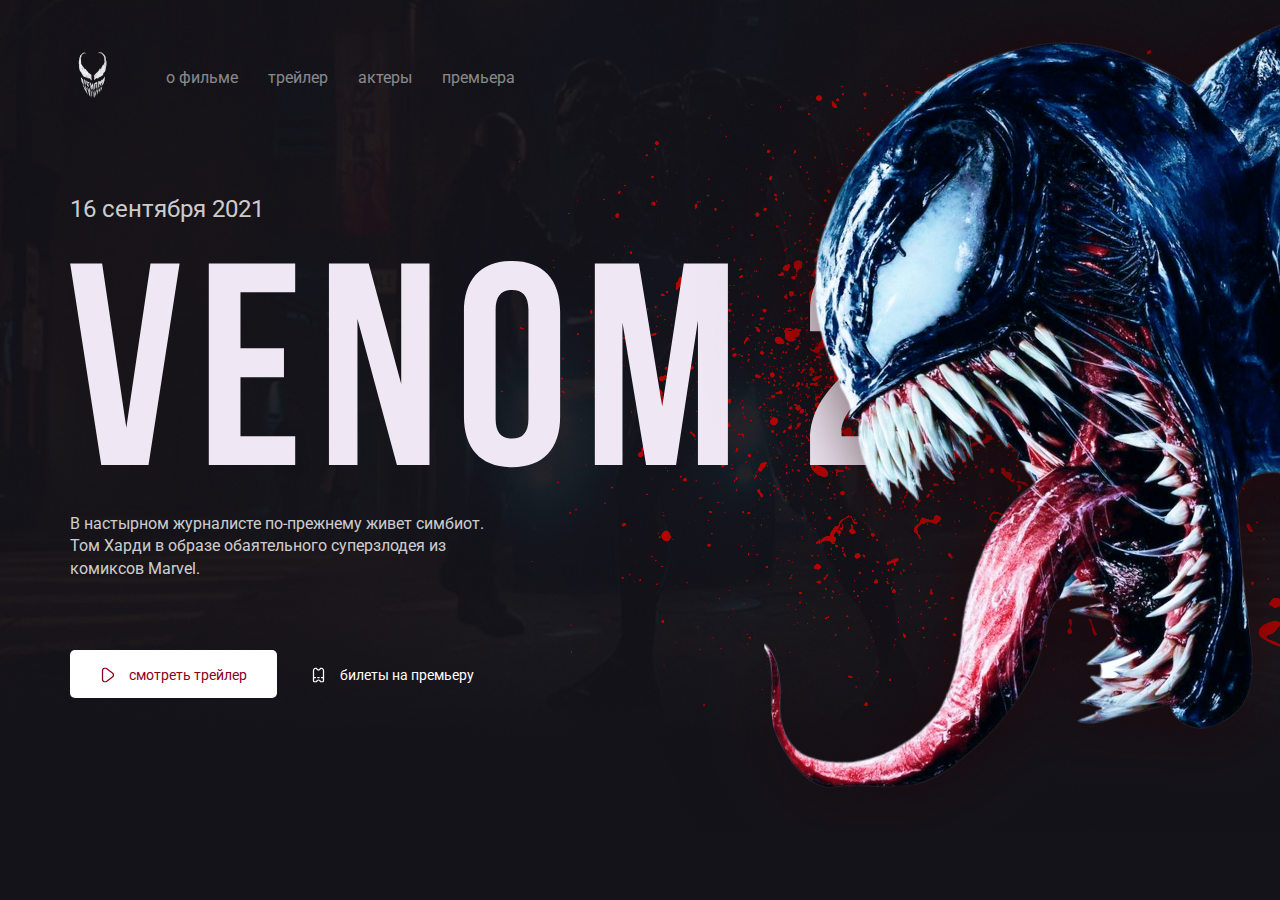
==== project-Venom/index.html @ 022b5eb7 "Create a firste page" ====
<!DOCTYPE html>
<html lang="ru">
<head>
  <meta charset="UTF-8">
  <meta http-equiv="X-UA-Compatible" content="IE=edge">
  <meta name="viewport" content="width=device-width, initial-scale=1.0">
  <title>Document</title>
  <link rel="preconnect" href="https://fonts.gstatic.com">
  <link href="https://fonts.googleapis.com/css2?family=Roboto:wght@400;700&display=swap" rel="stylesheet">
  <link rel="stylesheet" href="css/normalize.css">
  <link rel="stylesheet" href="css/style.css" />
</head>
<body class="blood">
  <div class="conteiner">
    <header class="header">
      <a href="/" class="logo-link">
        <img width="46" height="71" src="img/logo.png" alt="logo" class="img-logo">
      </a>
      <nav class="nav">
        <ul class="nav-menu">
          <li class="nav-menu-item">
            <a href="#" class="nav-menu-link">о фильме</a>
          </li>
          <li class="nav-menu-item">
            <a href="#" class="nav-menu-link">трейлер</a>
          </li>
          <li class="nav-menu-item">
            <a href="#" class="nav-menu-link">актеры</a>
          </li>
          <li class="nav-menu-item">
            <a href="#" class="nav-menu-link">премьера</a>
          </li>
        </ul>
      </nav>
    </header>
    <div class="film">
      <div class="film-text">
        <span class="film-data">16 сентября 2021</span>
        <img src="img/venom-2.svg" alt="text-venom" class="film-logo">
        <p class="film-description">
          В настырном журналисте по-прежнему живет симбиот. Том Харди в образе обаятельного суперзлодея из комиксов Marvel.
        </p>
      </div>
      <!-- /.film-text -->
      <div class="button-group">
        <button class="button button-primary">
          <img width="15px" src="img/play.svg" alt="play" class="button-icon">
          <span class="button-text">смотреть трейлер</span>
        </button>
        <a href="#" class="button button-link">
          <img width="15px" src="img/ticket.svg" alt="ticket" class="button-icon">
          <span class="button-text">билеты на премьеру</span>
        </a>
        <!-- /.button button-primary -->
      </div>
      <!-- /.button-group -->
    </div>
    <!-- /.hero -->
  </div>
  <!-- /.conteiner -->
  <img src="img/venom.png" alt="venom" class="venom">
</body>
</html>
---- project-Venom/css/style.css ----
body {
  color: #fff;
  font-family: "Roboto", sans-serif;
}
.conteiner {
  max-width: 1140px;
  margin: auto;
}
.header {
  display: flex;
  align-items: center;
  padding-top: 40px;
  margin-bottom: 80px;
}
.logo-link {
  display: inline-block;
  padding-right: 50px;
}
.nav-menu {
  margin: 0;
  padding: 0;
  list-style: none;
  display: flex;
}
.nav-menu-item {
  margin-right: 30px;
}
.nav-menu-link {
  text-decoration: none;
  color: rgba(255, 255, 255, 0.5);
}
.film-data {
  display: block;
  font-size: 24px;
  line-height: 28px;
  color: rgba(255, 255, 255, 0.8);
  margin-bottom: 38px;
}
.film-description {
  max-width: 432px;
  font-size: 16px;
  line-height: 140%;
  margin-top: 40px;
  color: rgba(255, 255, 255, 0.8);
}
.button {
  padding: 15px 30px;
  border: none;
  border-radius: 5px;
  text-decoration: none;
  cursor: pointer;
}
.button-icon,
.button-text {
  display: inline-block;
  vertical-align: middle;
}
.button-text {
  font-size: 14px;
  line-height: 16px;
  margin-left: 10px;
}
.button-primary {
  color: #8d0019;
  background-color: #fff;
}
.button-link {
  color: #fff;
}
.button-group {
  margin-top: 70px;
}
.venom {
  position: absolute;
  top: 0;
  right: 0;
}
.blood {
  background: url(../img/blood.png) no-repeat top right,
    #14131a url(../img/background.jpg) no-repeat center center / 100%;
}
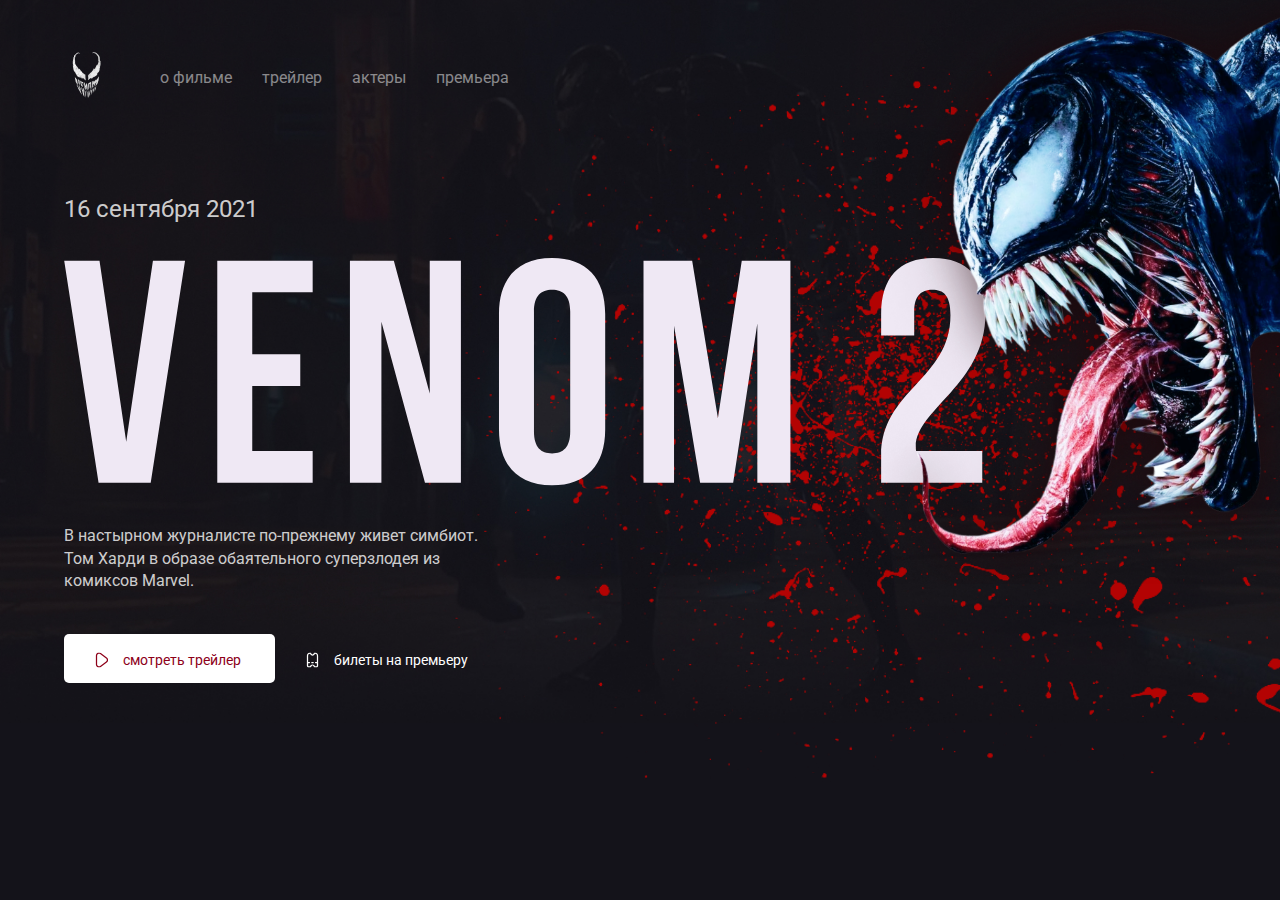
==== commit 9d5a8b3d: "Add files via upload" ====
--- a/project-Venom/index.html
+++ b/project-Venom/index.html
@@ -1,13 +1,14 @@
 <!DOCTYPE html>
 <html lang="ru">
 <head>
-  <meta charset="UTF-8">
-  <meta http-equiv="X-UA-Compatible" content="IE=edge">
-  <meta name="viewport" content="width=device-width, initial-scale=1.0">
+  <meta charset="UTF-8" />
+  <meta http-equiv="X-UA-Compatible" content="IE=edge" />
+  <meta name="viewport" content="width=device-width, initial-scale=1.0" />
   <title>Document</title>
   <link rel="preconnect" href="https://fonts.gstatic.com">
-  <link href="https://fonts.googleapis.com/css2?family=Roboto:wght@400;700&display=swap" rel="stylesheet">
-  <link rel="stylesheet" href="css/normalize.css">
+  <link href="https://fonts.googleapis.com/css2?family=Roboto:wght@400;700&display=swap" rel="stylesheet" />
+  <link rel="stylesheet" href="css/jquery.fancybox.min.css" />
+  <link rel="stylesheet" href="css/normalize.css" />
   <link rel="stylesheet" href="css/style.css" />
 </head>
 <body class="blood">
@@ -17,9 +18,13 @@
         <img width="46" height="71" src="img/logo.png" alt="logo" class="img-logo">
       </a>
       <nav class="nav">
+        <button class="menu-button">
+          <span class="menu-button-text">Меню</span>
+          <img src="img/menu.svg" alt="menu" class="menu-button-icon" />
+        </button>
         <ul class="nav-menu">
           <li class="nav-menu-item">
-            <a href="#" class="nav-menu-link">о фильме</a>
+            <a href="about.html" class="nav-menu-link">о фильме</a>
           </li>
           <li class="nav-menu-item">
             <a href="#" class="nav-menu-link">трейлер</a>
@@ -43,10 +48,10 @@
       </div>
       <!-- /.film-text -->
       <div class="button-group">
-        <button class="button button-primary">
+        <a class="button button-primary" data-fancybox href="https://youtu.be/Othd8W8o3t0">
           <img width="15px" src="img/play.svg" alt="play" class="button-icon">
           <span class="button-text">смотреть трейлер</span>
-        </button>
+        </a>
         <a href="#" class="button button-link">
           <img width="15px" src="img/ticket.svg" alt="ticket" class="button-icon">
           <span class="button-text">билеты на премьеру</span>
@@ -59,5 +64,8 @@
   </div>
   <!-- /.conteiner -->
   <img src="img/venom.png" alt="venom" class="venom">
+  <script src="https://cdn.jsdelivr.net/npm/jquery@3.5.1/dist/jquery.min.js"></script>
+  <script src="js/jquery.fancybox.min.js"></script>
+  <script src="js/main.js"></script>
 </body>
 </html>--- a/project-Venom/css/style.css
+++ b/project-Venom/css/style.css
@@ -1,9 +1,11 @@
 body {
+  background-color: #14131a;
   color: #fff;
   font-family: "Roboto", sans-serif;
 }
 .conteiner {
-  max-width: 1140px;
+  /*max-width: 1140px;*/
+  width: 90%;
   margin: auto;
 }
 .header {
@@ -34,14 +36,17 @@
   font-size: 24px;
   line-height: 28px;
   color: rgba(255, 255, 255, 0.8);
-  margin-bottom: 38px;
+  margin-bottom: 3%;
 }
 .film-description {
   max-width: 432px;
   font-size: 16px;
   line-height: 140%;
-  margin-top: 40px;
-  color: rgba(255, 255, 255, 0.8);
+  margin-top: 3%;
+  color: rgba(255, 255, 255, 0.8);
+}
+.film-logo {
+  width: 80%;
 }
 .button {
   padding: 15px 30px;
@@ -68,14 +73,157 @@
   color: #fff;
 }
 .button-group {
-  margin-top: 70px;
+  margin-top: 5%;
 }
 .venom {
   position: absolute;
+  max-width: 728px;
+  width: 40%;
   top: 0;
   right: 0;
 }
 .blood {
-  background: url(../img/blood.png) no-repeat top right,
+  background: url(../img/blood.png) no-repeat top right / 70%,
     #14131a url(../img/background.jpg) no-repeat center center / 100%;
 }
+.pimary-bg {
+  background: #14131a url(../img/background.jpg) no-repeat center center / 100%;
+}
+.content {
+  display: flex;
+}
+.col {
+  flex-basis: 50%;
+}
+.content-title {
+  margin-top: 0;
+  font-weight: bold;
+  font-size: 36px;
+  line-height: 42px;
+  color: rgba(255, 255, 255, 0.8);
+  margin-bottom: 20px;
+}
+.content-text {
+  max-width: 423px;
+  font-size: 16px;
+  line-height: 140%;
+  color: rgba(255, 255, 255, 0.8);
+  margin-bottom: 30px;
+}
+.content-subtitle {
+  font-weight: bold;
+  font-size: 16px;
+  line-height: 140%;
+  color: rgba(255, 255, 255, 0.8);
+  margin-bottom: 15px;
+  margin-top: 0;
+}
+.content .list {
+  list-style-type: none;
+  padding: 0;
+}
+.list-item {
+  line-height: 1.5;
+  font-size: 16px;
+  line-height: 140%;
+  color: rgba(255, 255, 255, 0.8);
+}
+.column-2 {
+  -webkit-column-count: 2;
+  -moz-column-count: 2;
+  column-count: 2;
+  -webkit-column-gap: 20px;
+  -moz-column-gap: 20px;
+  column-gap: 20px;
+  max-width: 350px;
+}
+.content .trailer {
+  width: 356px;
+  height: 205px;
+  background: url("../img/trailer-cover.jpg") no-repeat center / contain;
+  border-radius: 5px;
+  display: flex;
+  align-items: center;
+  justify-content: center;
+}
+.trailer .play {
+  background-color: rgba(255, 255, 255, 0.8);
+  margin-top: 33px;
+  width: 45px;
+  height: 45px;
+  border-radius: 50%;
+  border: none;
+  cursor: pointer;
+}
+.trailer .play-icon {
+  transform: translate(16px, 15px);
+}
+.poster-wrapper {
+  display: flex;
+  align-items: start;
+}
+.poster {
+  width: 362px;
+  height: 543px;
+  border-radius: 5px;
+  margin-right: 30px;
+}
+.poster-wrapper .content-subtitle {
+  margin-bottom: 5px;
+}
+.poster-wrapper .list {
+  margin: 0;
+  margin-bottom: 20px;
+}
+.menu-button {
+  display: none;
+}
+@media (max-width: 992px) {
+  .content {
+    flex-direction: column;
+  }
+  .col {
+    margin-bottom: 10%;
+  }
+}
+@media (max-width: 768px) {
+  .blood {
+    background: #14131a;
+  }
+  .venom {
+    top: 22%;
+  }
+}
+@media (max-width: 576px) {
+  .nav-menu {
+    display: none;
+  }
+  .nav {
+    margin-left: auto;
+  }
+  .menu-button {
+    display: flex;
+    align-items: center;
+    justify-content: center;
+    padding: 10px;
+    border: none;
+    background-color: #14131a;
+    color: rgba(255, 255, 255, 0.8);
+    cursor: pointer;
+  }
+  .menu-button-text {
+    margin-right: 10px;
+    font-size: 14px;
+    line-height: 16px;
+    color: rgba(255, 255, 255, 0.8);
+  }
+  .button-group {
+    display: flex;
+    align-items: center;
+    justify-content: center;
+    flex-direction: column;
+  }
+  .film-text {
+    text-align: center;
+  }
+}
